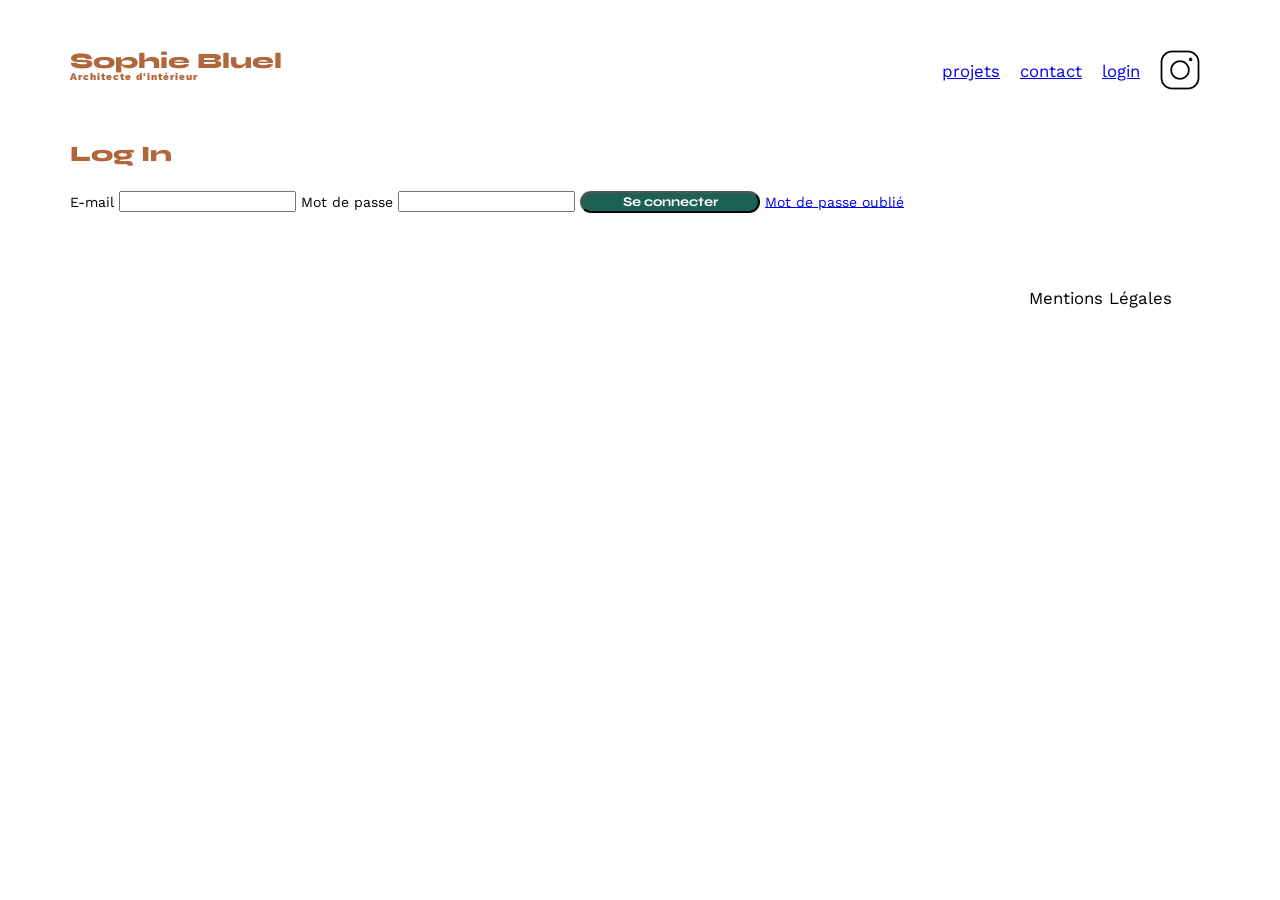
==== FrontEnd/login.html @ 19f24c6d "Login: Intégration html" ====
<!DOCTYPE html>
<html lang="fr">
<head>
	<meta charset="UTF-8">
	<title>Sophie Bluel - Architecte d'intérieur</title>
	<meta name="viewport" content="width=device-width, initial-scale=1.0">
	<link rel="preconnect" href="https://fonts.googleapis.com">
	<link rel="preconnect" href="https://fonts.gstatic.com" crossorigin>
	<link href="https://fonts.googleapis.com/css2?family=Syne:wght@700;800&family=Work+Sans&display=swap" rel="stylesheet">
	<meta name="description" content="">
	<link rel="stylesheet" href="./assets/style.css">
	<script src="./scripts/login.js" defer></script>
</head>
<body>
<header>
	<h1>Sophie Bluel <span>Architecte d'intérieur</span></h1>
	<nav>
		<ul>
			<li><a href="index.html">projets</a></li>
			<li><a href="index.html#contact">contact</a></li>
			<li><a href="login.html" id="login">login</a></li>
			<li><img src="./assets/icons/instagram.png" alt="Instagram"></li>
		</ul>
	</nav>
</header>
<main>
	<section id="login">
		<h1>Log In</h1>
		<form action="#" method="#">
			<label for="email">E-mail</label>
			<input type="email" name="email" id="email">
			<label for="password">Mot de passe</label>
            <input type="password" name="password" id="password" required>
			<input type="submit" value="Se connecter" id="submit-user" class="submit-btn">
            <a href="#">Mot de passe oublié</a>
		</form>
	</section>
</main>

<footer>
	<nav>
		<ul>
			<li>Mentions Légales</li>
		</ul>
	</nav>
</footer>
</body>
</html>
---- FrontEnd/assets/style.css ----
/* http://meyerweb.com/eric/tools/css/reset/
   v2.0 | 20110126
   License: none (public domain)
*/

html, body, div, span, applet, object, iframe,
h1, h2, h3, h4, h5, h6, p, blockquote, pre,
a, abbr, acronym, address, big, cite, code,
del, dfn, em, img, ins, kbd, q, s, samp,
small, strike, strong, sub, sup, tt, var,
b, u, i, center,
dl, dt, dd, ol, ul, li,
fieldset, form, label, legend,
table, caption, tbody, tfoot, thead, tr, th, td,
article, aside, canvas, details, embed,
figure, figcaption, footer, header, hgroup,
menu, nav, output, ruby, section, summary,
time, mark, audio, video {
	margin: 0;
	padding: 0;
	border: 0;
	font-size: 100%;
	font: inherit;
	vertical-align: baseline;
}
/* HTML5 display-role reset for older browsers */
article, aside, details, figcaption, figure,
footer, header, hgroup, menu, nav, section {
	display: block;
}
body {
	line-height: 1;
}
ol, ul {
	list-style: none;
}
blockquote, q {
	quotes: none;
}
blockquote:before, blockquote:after,
q:before, q:after {
	content: '';
	content: none;
}
table {
	border-collapse: collapse;
	border-spacing: 0;
}
/** end reset css**/
body {
	max-width: 1140px;
	margin:auto;
	font-family: 'Work Sans' ;
	font-size: 14px;
}
header {
	display: flex;
	justify-content: space-between;
	margin: 50px 0
}
section {
	margin: 50px 0
}

h1{
	display: flex;
	flex-direction: column;
	font-family: 'Syne';
	font-size: 22px;
	font-weight: 800;
	color: #B1663C
}

h1 > span {
	font-family: 'Work Sans';
	font-size:10px;
	letter-spacing: 0.1em;
;
}

h2{
	font-family: 'Syne';
	font-weight: 700;
	font-size: 30px;
	color: #1D6154
}
nav ul {
	display: flex;
	align-items: center;
	list-style-type: none;

}
nav li {
	padding: 0 10px;
	font-size: 1.2em;
}

li:hover {
	color: #B1663C;
}
#introduction {
	display: flex;
	align-items: center;
}
#introduction figure {
	flex: 1
}
#introduction img {
	display: block;
	margin: auto;
	width: 80%;
}

#introduction article {
	flex: 1
}
#introduction h2 {
	margin-bottom: 1em;
}

#introduction p {
	margin-bottom: 0.5em;
}
#portfolio h2 {
	text-align: center;
	margin-bottom: 1em;
}
.gallery {
	width: 100%;
	display: grid;
	grid-template-columns: 1fr 1fr 1fr;
	grid-column-gap: 20px;
	grid-row-gap: 20px;
}

.gallery img {
	width: 100%;

}
#contact {
	width: 50%;
margin: auto;
}
#contact > * {
	text-align: center;

}
#contact h2{
	margin-bottom: 20px;
}
#contact form {
	text-align: left;
	margin-top:30px;
	display: flex;
	flex-direction: column;
}

#contact input {
	height: 50px;
	font-size: 1.2em;
	border: none;
	box-shadow: 0px 4px 14px rgba(0, 0, 0, 0.09);
}
#contact label {
	margin: 2em 0 1em 0;
}
#contact textarea {
	border: none;
	box-shadow: 0px 4px 14px rgba(0, 0, 0, 0.09);
}

input[type="submit"]{
	font-family: 'Syne';
	font-weight: 700;
	color: white;
	background-color: #1D6154;
	margin : 2em auto ;
	width: 180px;
	text-align: center;
	border-radius: 60px ;
}

footer nav ul {
	display: flex;
	justify-content: flex-end;
	margin: 2em
}
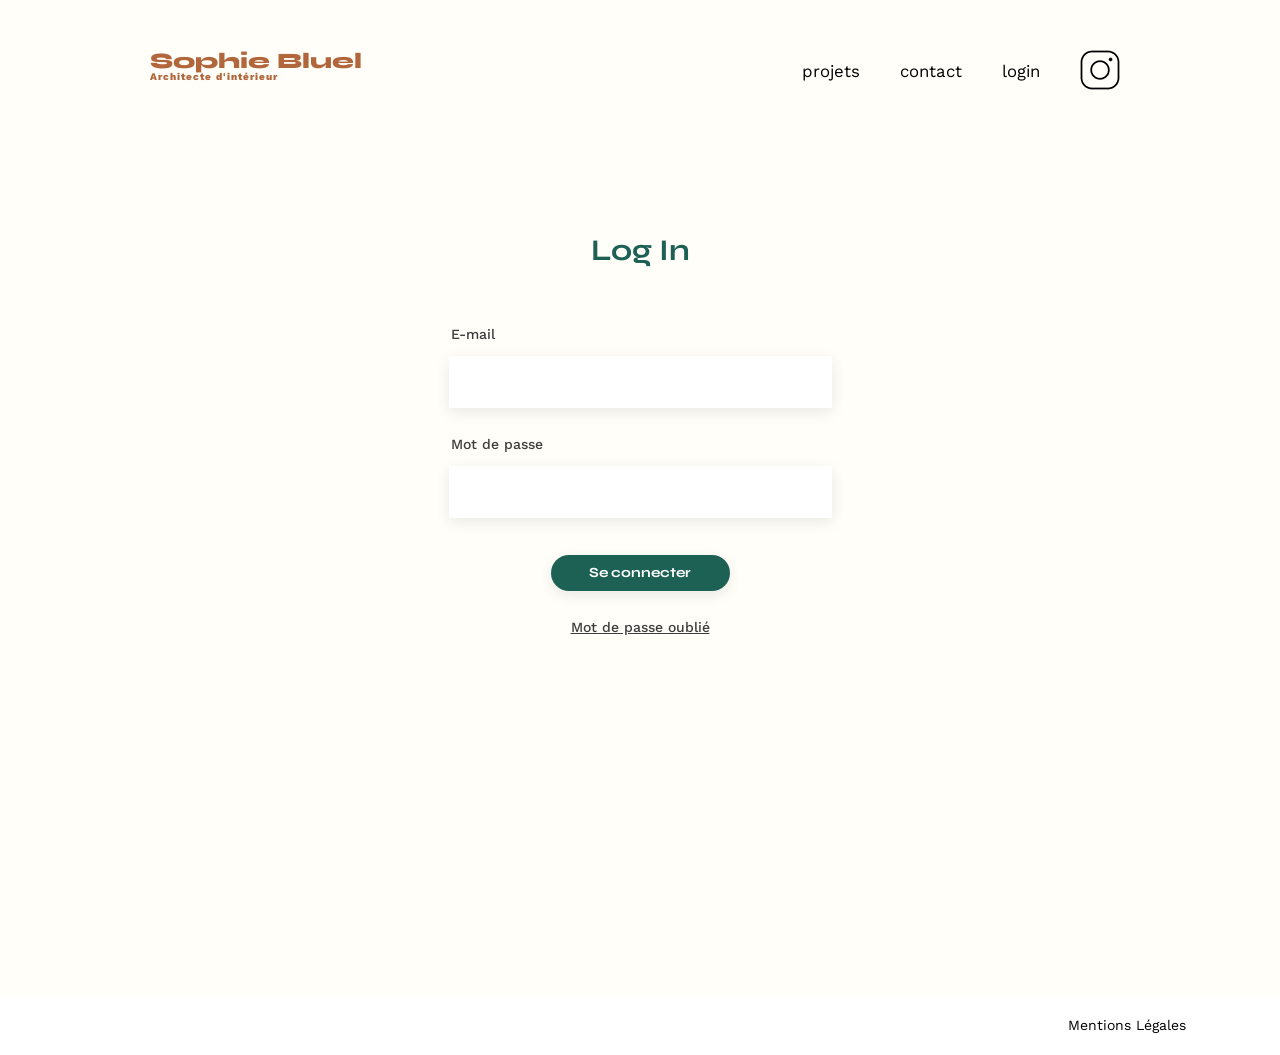
==== commit addd5b36: "Ajout fontawesome cdn" ====
--- a/FrontEnd/login.html
+++ b/FrontEnd/login.html
@@ -7,9 +7,12 @@
 	<link rel="preconnect" href="https://fonts.googleapis.com">
 	<link rel="preconnect" href="https://fonts.gstatic.com" crossorigin>
 	<link href="https://fonts.googleapis.com/css2?family=Syne:wght@700;800&family=Work+Sans&display=swap" rel="stylesheet">
-	<meta name="description" content="">
+    <link rel="stylesheet" href="https://cdnjs.cloudflare.com/ajax/libs/font-awesome/6.4.2/css/all.min.css"
+    integrity="sha512-z3gLpd7yknf1YoNbCzqRKc4qyor8gaKU1qmn+CShxbuBusANI9QpRohGBreCFkKxLhei6S9CQXFEbbKuqLg0DA=="
+    crossorigin="anonymous" referrerpolicy="no-referrer" />
+    <meta name="description" content="">
 	<link rel="stylesheet" href="./assets/style.css">
-	<script src="./scripts/login.js" defer></script>
+	<script src="./assets/scripts/login.js" defer></script>
 </head>
 <body>
 <header>
--- a/FrontEnd/assets/style.css
+++ b/FrontEnd/assets/style.css
@@ -47,16 +47,33 @@
 	border-spacing: 0;
 }
 /** end reset css**/
+html {
+	display: flex;
+	flex-direction: column;
+	align-items: center;
+	padding: 0;
+	margin: 0;
+}
 body {
-	max-width: 1140px;
-	margin:auto;
+	width: 100%;
 	font-family: 'Work Sans' ;
 	font-size: 14px;
+	background-color: #fffef8;
 }
 header {
 	display: flex;
 	justify-content: space-between;
-	margin: 50px 0
+	margin: 50px 150px 139px 150px;
+}
+a {
+	text-decoration: none;
+	color: #000000;
+}
+main {
+	display: flex;
+	flex-direction: column;
+	align-items: center;
+	padding: 0 245px;
 }
 section {
 	margin: 50px 0
@@ -68,7 +85,7 @@
 	font-family: 'Syne';
 	font-size: 22px;
 	font-weight: 800;
-	color: #B1663C
+	color: #B1663C;
 }
 
 h1 > span {
@@ -84,46 +101,58 @@
 	font-size: 30px;
 	color: #1D6154
 }
-nav ul {
+header nav ul {
 	display: flex;
 	align-items: center;
 	list-style-type: none;
 
 }
-nav li {
+header nav li {
 	padding: 0 10px;
 	font-size: 1.2em;
+	margin-left: 20px;
 }
 
 li:hover {
 	color: #B1663C;
 }
+li a:hover {
+	color: #B1663C;
+}
 #introduction {
 	display: flex;
 	align-items: center;
-}
-#introduction figure {
-	flex: 1
 }
 #introduction img {
 	display: block;
-	margin: auto;
-	width: 80%;
-}
-
-#introduction article {
-	flex: 1
-}
+	width: 87%;
+}
+
 #introduction h2 {
 	margin-bottom: 1em;
 }
-
 #introduction p {
 	margin-bottom: 0.5em;
+	width: 404px;
+	color: #3D3D3D;
+	font-family: Work Sans;
+	font-size: 14px;
+	font-style: normal;
+	font-weight: 400;
+	line-height: normal;
+}
+#portfolio {
+	margin-top: 150px;
+}
+.portfolio-header{
+	display: flex;
+	justify-content: center;
+	align-items: center;
+	margin-bottom: 3em;
+	gap: 20px;
 }
 #portfolio h2 {
 	text-align: center;
-	margin-bottom: 1em;
 }
 .gallery {
 	width: 100%;
@@ -135,7 +164,46 @@
 
 .gallery img {
 	width: 100%;
-
+}
+.gallery figcaption {
+	color: #3D3D3D;
+	font-family: Work Sans;
+	font-size: 13px;
+	font-style: normal;
+	font-weight: 400;
+	line-height: normal;
+}
+.filters {
+	display: flex;
+	justify-content: center;
+	gap: 10px;
+	margin: 0 0 50px 0;
+}
+.btn {
+	height: 37px;
+	background-color: #fffef8;
+	color: #1D6154;
+	border-radius: 60px;
+	border: 1px solid #1D6154;
+	text-align: center;
+	font-family: Syne;
+	font-size: 16px;
+	font-style: normal;
+	font-weight: 700;
+	line-height: normal;
+}
+.btn-all, .btn-items {
+	width: 100px;
+}
+.btn-apartments {
+	width: 157px;
+}
+.btn-hotels {
+	width: 198px;
+}
+.btn_selected {
+	color: #fff;
+	background-color: #1D6154;
 }
 #contact {
 	width: 50%;
@@ -168,21 +236,143 @@
 	border: none;
 	box-shadow: 0px 4px 14px rgba(0, 0, 0, 0.09);
 }
-
-input[type="submit"]{
-	font-family: 'Syne';
+footer {
+	width: 100%;
+	height: 60px;
+	background-color: #fff;
+	display: flex;
+	align-items: center;
+	justify-content: flex-end;
+}
+
+footer nav ul {
+	width: 100%;
+	margin-right: 6.69em;
+}
+
+/* Page login */
+#login {
+	width: 50%;
+	height: 54.5em;
+	margin: auto;
+}
+#login > * {
+	text-align: center;
+
+}
+#login h1{
+	margin-bottom: 20px;
+	color: #1D6154;
+	text-align: center;
+	font-family: Syne;
+	font-size: 30px;
+	font-style: normal;
 	font-weight: 700;
-	color: white;
-	background-color: #1D6154;
-	margin : 2em auto ;
-	width: 180px;
-	text-align: center;
-	border-radius: 60px ;
-}
-
-footer nav ul {
-	display: flex;
-	justify-content: flex-end;
-	margin: 2em
-}
-
+	line-height: normal;
+}
+#login form {
+	text-align: left;
+	margin-top:30px;
+	display: flex;
+	flex-direction: column;
+	align-items: center;
+}
+
+#login input {
+	width: 379px;
+	height: 50px;
+	font-size: 1.2em;
+	border: none;
+	box-shadow: 0px 4px 14px rgba(0, 0, 0, 0.09);
+}
+#login label {
+	width: 379px;
+	margin: 2em 0 1em 0;
+	color: #3D3D3D;
+	font-family: Work Sans;
+	font-size: 14px;
+	font-style: normal;
+	font-weight: 500;
+	line-height: normal;
+}
+#login a {
+	color: #3d3d3d;
+	align-self: center;
+	font-family: Work Sans;
+	font-size: 14px;
+	font-style: normal;
+	font-weight: 500;
+	line-height: normal;
+	text-decoration-line: underline;
+	width: 139px;
+	height: 16px;
+}
+#login .submit-btn {
+	width: 179px;
+	height: 36px;
+	font-size: 14px;
+	border-radius: 60px;
+	background: #1D6154;
+	color: #FFF;
+	text-align: center;
+	font-family: Syne;
+	font-size: 14px;
+	font-style: normal;
+	font-weight: 700;
+	line-height: normal;
+	margin: 37px 0 28px 0;
+}
+#logout {
+	display: none;
+}
+
+/* Mode édition */
+#admin-mode-bar {
+	height: 59px;
+	background-color: #000;
+	display: none;
+	justify-content: center;
+	align-items: center;
+	gap: 21px;
+	margin: 0;
+}
+
+.admin-mode-bar-icon {
+	width: 15.58px;
+	height: 15.58px;
+	color: #fff;
+}
+
+.admin-mode-bar-text {
+	color: #FFF;
+	text-align: center;
+	font-family: Work Sans;
+	font-size: 16px;
+	font-style: normal;
+	font-weight: 400;
+	line-height: normal;	
+}
+.portfolio-header{
+	display: flex;
+	justify-content: center;
+	align-items: center;
+	margin-bottom: 3em;
+	gap: 20px;
+}
+
+.modal-open {
+	border: none;
+	background-color: #fffef8;
+	display: none;
+	align-items: center;
+	justify-content: center;
+	gap: 11px;
+	color: #000;
+	font-family: Work Sans;
+	font-size: 14px;
+	font-style: normal;
+	font-weight: 400;
+	line-height: normal;
+}
+
+
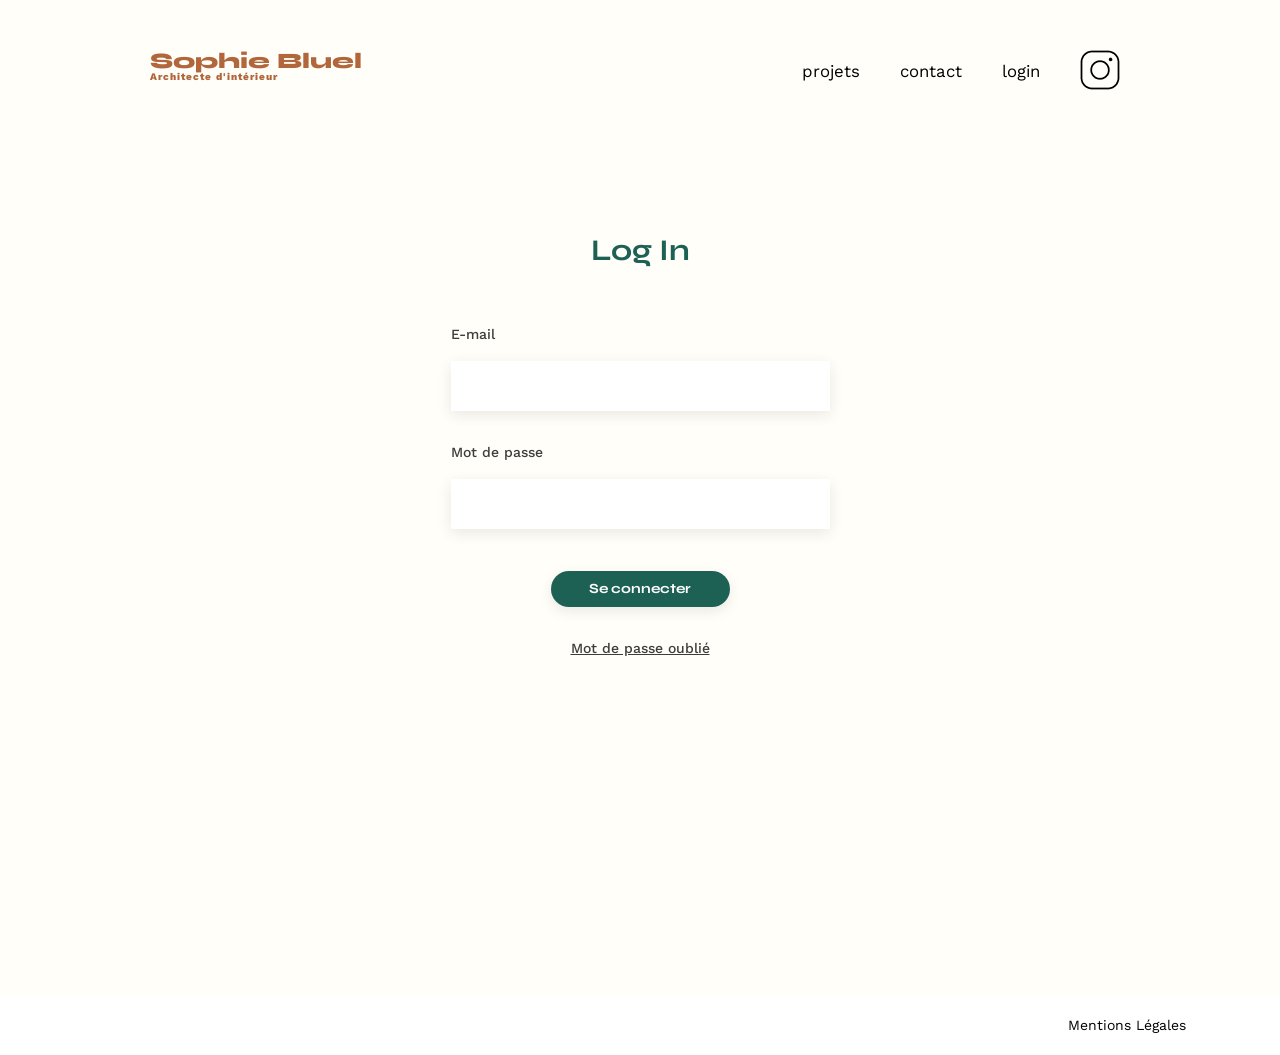
==== commit 9bc92b25: "Modifications mineures" ====
--- a/FrontEnd/login.html
+++ b/FrontEnd/login.html
@@ -29,11 +29,12 @@
 <main>
 	<section id="login">
 		<h1>Log In</h1>
-		<form action="#" method="#">
+		<form action="#" method="POST" id="loginForm">
 			<label for="email">E-mail</label>
-			<input type="email" name="email" id="email">
+			<input type="email" name="email" id="email" autocomplete="off" required>
 			<label for="password">Mot de passe</label>
             <input type="password" name="password" id="password" required>
+			<p class="loginErrorMessage">Invalid email address and/or password</p>
 			<input type="submit" value="Se connecter" id="submit-user" class="submit-btn">
             <a href="#">Mot de passe oublié</a>
 		</form>
--- a/FrontEnd/assets/style.css
+++ b/FrontEnd/assets/style.css
@@ -60,6 +60,9 @@
 	font-size: 14px;
 	background-color: #fffef8;
 }
+* {
+	box-sizing: border-box;
+}
 header {
 	display: flex;
 	justify-content: space-between;
@@ -142,7 +145,7 @@
 	line-height: normal;
 }
 #portfolio {
-	margin-top: 150px;
+	margin-top: 100px;
 }
 .portfolio-header{
 	display: flex;
@@ -150,6 +153,20 @@
 	align-items: center;
 	margin-bottom: 3em;
 	gap: 20px;
+}
+.portfolioButton {
+	border: none;
+	background-color: #fffef8;
+	display: none;
+	align-items: center;
+	justify-content: center;
+	gap: 11px;
+	color: #000;
+	font-family: Work Sans;
+	font-size: 14px;
+	font-style: normal;
+	font-weight: 400;
+	line-height: normal;
 }
 #portfolio h2 {
 	text-align: center;
@@ -206,8 +223,10 @@
 	background-color: #1D6154;
 }
 #contact {
-	width: 50%;
-margin: auto;
+	width: 379px;
+	margin: auto;
+	display: flex;
+	flex-direction: column;
 }
 #contact > * {
 	text-align: center;
@@ -230,11 +249,24 @@
 	box-shadow: 0px 4px 14px rgba(0, 0, 0, 0.09);
 }
 #contact label {
+	width: 100%;
 	margin: 2em 0 1em 0;
+	display: flex;
+	justify-content: flex-start;
 }
 #contact textarea {
 	border: none;
 	box-shadow: 0px 4px 14px rgba(0, 0, 0, 0.09);
+}
+input[type="submit"]{
+	font-family: 'Syne';
+	font-weight: 700;
+	color: white;
+	background-color: #1D6154;
+	margin : 2em auto ;
+	width: 180px;
+	text-align: center;
+	border-radius: 60px ;
 }
 footer {
 	width: 100%;
@@ -276,6 +308,7 @@
 	display: flex;
 	flex-direction: column;
 	align-items: center;
+	gap: 5px;
 }
 
 #login input {
@@ -322,6 +355,19 @@
 	line-height: normal;
 	margin: 37px 0 28px 0;
 }
+
+.loginErrorMessage {
+	width: 379px;
+	height: 30px;
+	font-family: "Syne";
+	display: none;
+	justify-content: flex-start;
+	align-items: center;
+	color: red;
+	padding: 5px;
+	margin-top: 15px;
+}
+
 #logout {
 	display: none;
 }
@@ -360,14 +406,202 @@
 	gap: 20px;
 }
 
-.modal-open {
-	border: none;
-	background-color: #fffef8;
+/* Modale galérie */
+#modalGallery::backdrop {
+	background: rgba(0, 0, 0, 0.30);
+}
+#modalGallery {
+	width: 630px;
+	height: 688px;
+	display: flex;
+	flex-direction: column;
+	align-items: center;
+	border: none;
+	border-radius: 10px;
+	background-color: #fff;
+	padding: 0;
+}
+
+.closeModalGallery {
+	width: 24px;
+	height: 24px;
+	margin: 26px 30px 0 auto;
+}
+
+.modalGalleryLine {
+	width: 430px;
+	border-top: 1px solid #b3b3b3;
+	margin: 70px 0 0 0;
+}
+
+.modalGalleryButton {
+	width: 237px;
+	height: 36px;
+	border: none;
+	border-radius: 60px;
+	background: #1D6154;
+	color: #FFF;
+	text-align: center;
+	font-family: Syne;
+	font-size: 14px;
+	font-style: normal;
+	font-weight: 700;
+	line-height: normal;
+	margin: 40px 0;
+}
+
+.galleryModal {
+	display: grid;
+	grid-template-columns: repeat(5, 1fr);
+	margin: 40px 0 0 0;
+	gap: 30px 10px;
+}
+
+.galleryModalFigure {
+	width: 78px;
+	height: 104px;
+	display: flex;
+	align-items: flex-start;
+	position: relative;
+}
+
+.galleryModalFigureImage {
+	width: 100%;
+	height: 100%;
+	object-fit: cover;
+}
+
+.figureDeleteBtn {
+	width: 17px;
+	height: 17px;
+	background: #000;
+	border: none;
+	position: absolute;
+	right: 0;
+	margin: 5px;
+	padding: 0;
+	display: flex;
+	justify-content: center;
+	align-items: center;
+	color: #fff;
+	font-size: xx-small;
+}
+
+/* Modale photo */
+#modalPhoto::backdrop {
+	background: rgba(0, 0, 0, 0.30);
+}
+
+#modalPhoto {
+	width: 630px;
+	height: 670px;
+	background-color: #fff;
+	display: flex;
+	flex-direction: column;
+	align-items: center;
+	border: none;
+	border-radius: 10px;
+	padding: 0;
+	padding: 26px 30px 0 30px;
+}
+
+.modalPhotoHeader {
+	width: 100%;
+	height: 25px;
+	display: flex;
+	justify-content: space-between;
+	align-items: center;
+}
+
+.backModalGallery {
+	width: 21px;
+	height: 21px;
+}
+
+.modalPhotoClose {
+	width: 24px;
+	height: 24px;
+}
+
+.modalPhotoTitle {
+	color: #000;
+	text-align: center;
+	font-family: Work Sans;
+	font-size: 26px;
+	font-style: normal;
+	font-weight: 400;
+	line-height: normal;
+}
+
+.modalPhotoMain {
+	width: 420px;
+	height: 169px;
+	display: flex;
+	flex-direction: column;
+	align-items: center;
+	justify-content: center;
+	border: none;
+	border-radius: 3px;
+	background: #E8F1F6;
+	gap: 5px;
+	margin: 30px 0 10px 0;
+}
+
+.fa-image {
+	font-size: 76px;
+	color: #CBD6DC;
+}
+
+#previewImage {
 	display: none;
-	align-items: center;
-	justify-content: center;
-	gap: 11px;
-	color: #000;
+	width: 129px;
+	height: 100%;
+}
+
+.modalPhotoMain span {
+	display: flex;
+	flex-direction: column;
+	align-items: center;
+}
+
+.modalPhotoMain input {
+	display: none;
+}
+
+.modalPhotoForm {
+	width: 420px;
+	display: flex;
+	flex-direction: column;
+	align-items: center;
+}
+
+.modalPhotoForm input {
+	width: 420px;
+	height: 51px;
+	background: #FFF;
+	border: none;
+	box-shadow: 0px 4px 14px 0px rgba(0, 0, 0, 0.09);}
+
+.modalPhotoForm label[for=title], label[for=select] {
+	width: 100%;
+	color: #3D3D3D;
+	font-family: Work Sans;
+	font-size: 14px;
+	font-style: normal;
+	font-weight: 500;
+	line-height: normal;
+	margin: 20px 0 10px 0;}
+
+#select {
+	width: 420px;
+	height: 51px;
+	background: #FFF;
+	border: none;
+	box-shadow: 0px 4px 14px 0px rgba(0, 0, 0, 0.09);
+}
+
+.option {
+	color: #444;
 	font-family: Work Sans;
 	font-size: 14px;
 	font-style: normal;
@@ -375,4 +609,42 @@
 	line-height: normal;
 }
 
-
+.modalPhotoLine {
+	width: 430px;
+	border-top: 1px solid #b3b3b3;
+	margin: 47px 0 0 0;
+}
+
+#submitBtn:disabled {
+	margin-top: 32px;
+	width: 237px;
+	height: 36px;
+	border: none;
+	border-radius: 60px;
+	background-color: #A7A7A7;
+	color: #FFF;
+	text-align: center;
+	font-family: Syne;
+	font-size: 14px;
+	font-style: normal;
+	font-weight: 700;
+	line-height: normal;
+}
+
+#submitBtn:enabled {
+	margin-top: 32px;
+	width: 237px;
+	height: 36px;
+	border: none;
+	border-radius: 60px;
+	background-color: #1D6154;
+	color: #FFF;
+	text-align: center;
+	font-family: Syne;
+	font-size: 14px;
+	font-style: normal;
+	font-weight: 700;
+	line-height: normal;
+}
+
+
